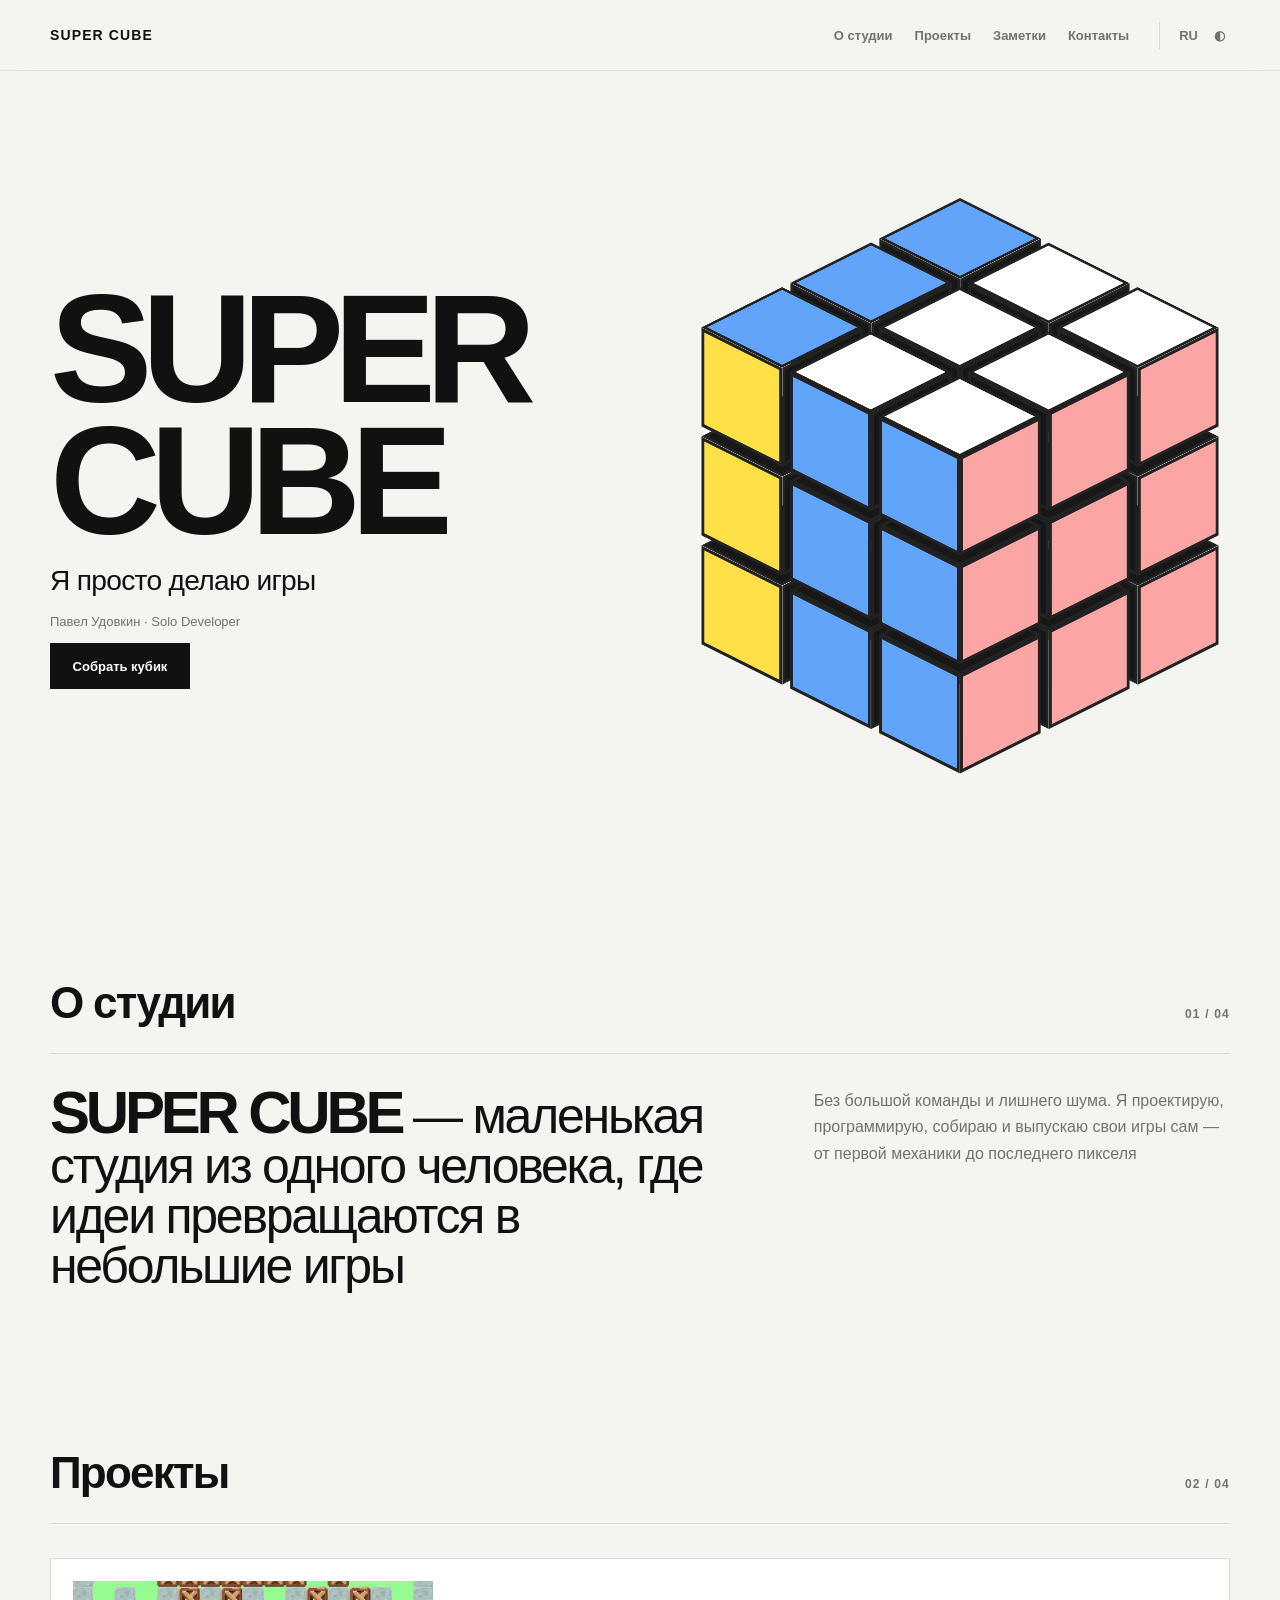
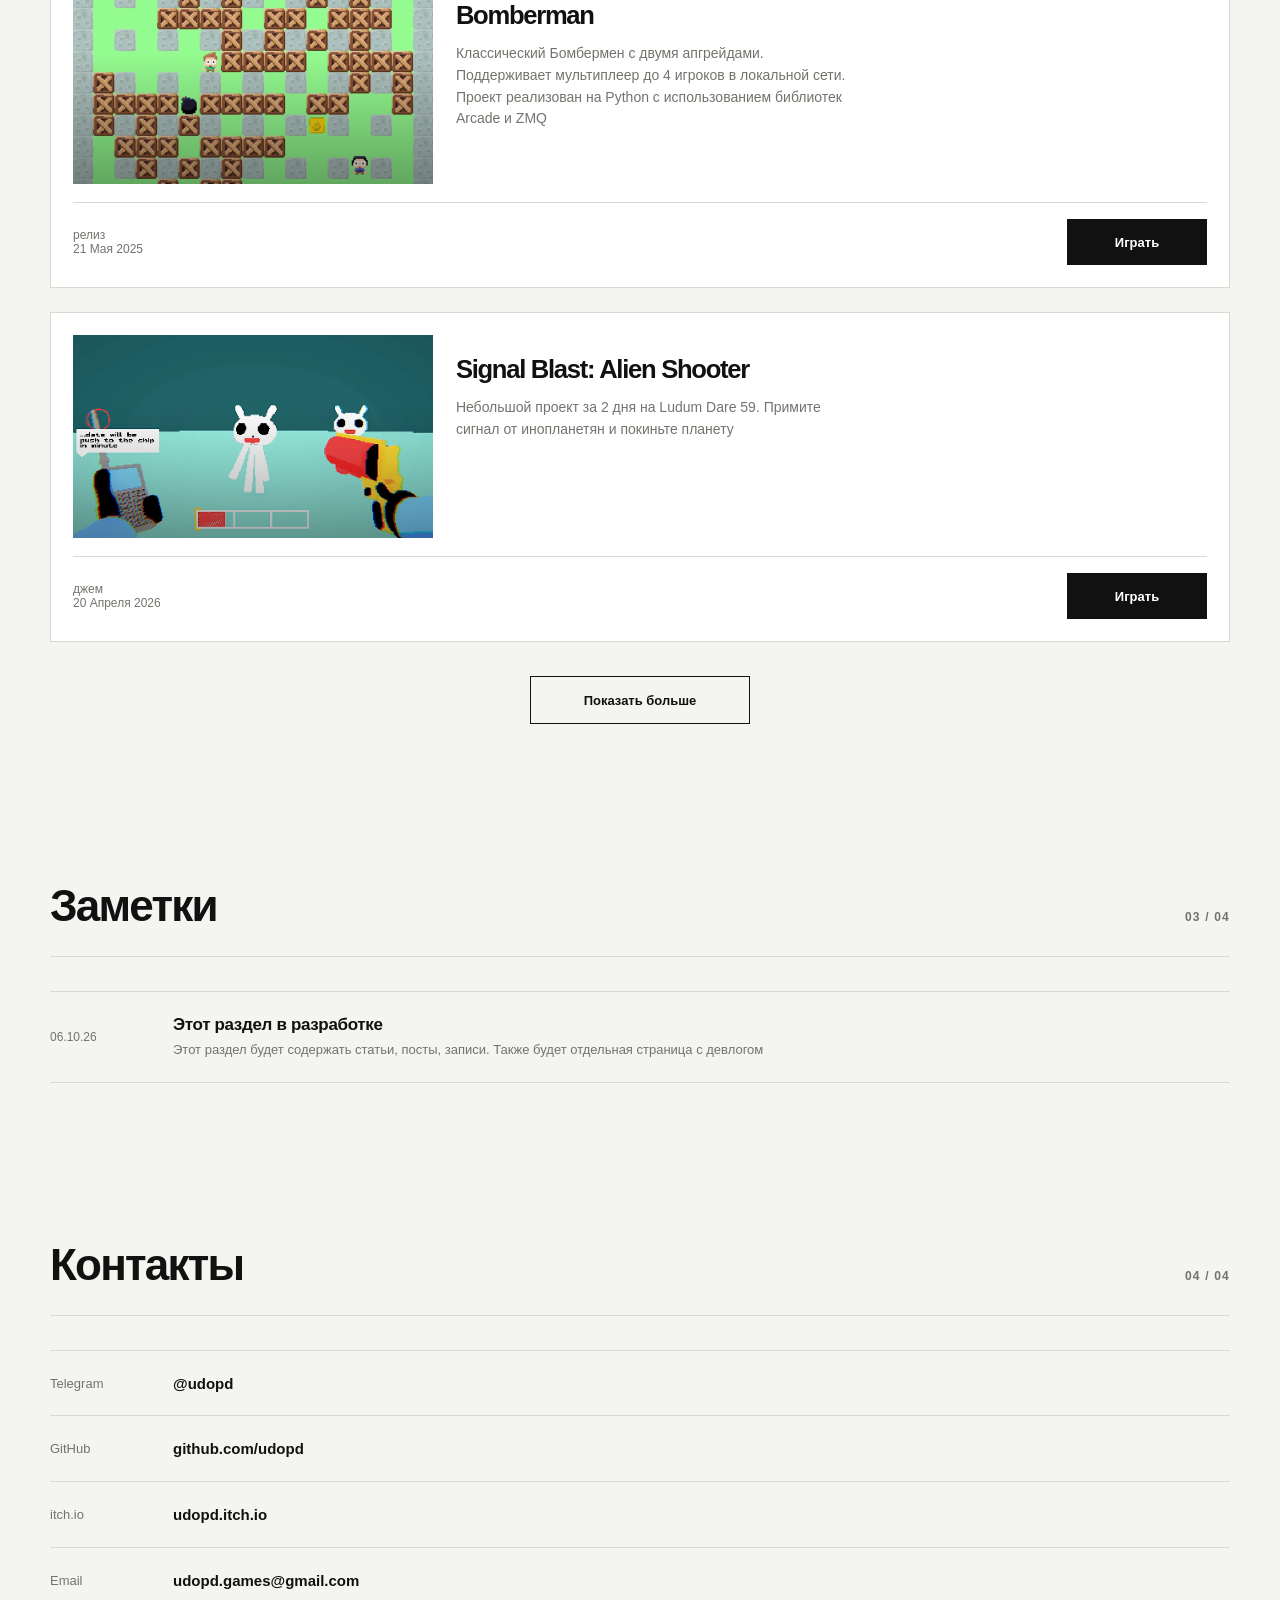
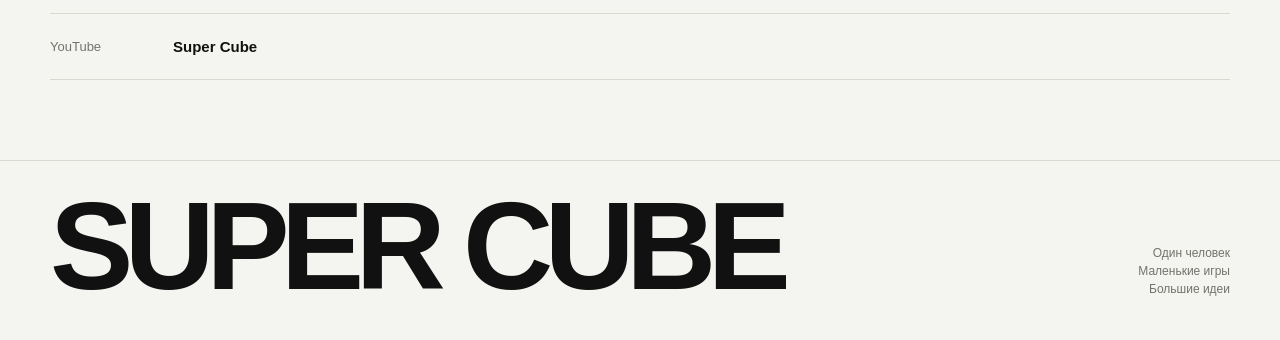
==== public/index.html @ 56c5ca9c "firebase init" ====
<!doctype html>
<html lang="ru">
<head>
  <meta charset="utf-8">
  <meta name="viewport" content="width=device-width, initial-scale=1">
  <meta name="description" content="SUPER CUBE — независимая студия Павла Удовкина. Маленькие игры, эксперименты и идеи.">
  <title>SUPER CUBE</title>
  <link rel="stylesheet" href="./styles/index.css">
</head>
<body>
  <div class="app-root" id="app">
    <header class="topbar">
      <div class="container topbar-inner">
        <a class="brand" href="#top" aria-label="SUPER CUBE">SUPER CUBE</a>
        <button class="menu-toggle" id="menuToggle" type="button" aria-label="Открыть меню" aria-expanded="false">
          <span></span><span></span><span></span>
        </button>
        <nav class="nav" aria-label="Основная навигация">
          <a class="nav-link" href="#about" data-i18n="navAbout">О студии</a>
          <a class="nav-link" href="#projects" data-i18n="navProjects">Проекты</a>
          <a class="nav-link" href="#devlogs" data-i18n="navDevlogs">Заметки</a>
          <a class="nav-link" href="#contact" data-i18n="navContact">Контакты</a>
          <div class="controls" aria-label="Настройки">
            <button class="control language-toggle" type="button" id="languageToggle" aria-label="Переключить язык">RU</button>
            <button class="control" type="button" id="themeToggle" aria-label="Переключить тему">◐</button>
          </div>
        </nav>
      </div>
      <div class="mobile-menu" id="mobileMenu" aria-label="Мобильное меню">
        <a class="mobile-menu-link" href="#about" data-i18n="navAbout">О студии</a>
        <a class="mobile-menu-link" href="#projects" data-i18n="navProjects">Проекты</a>
        <a class="mobile-menu-link" href="#devlogs" data-i18n="navDevlogs">Заметки</a>
        <a class="mobile-menu-link" href="#contact" data-i18n="navContact">Контакты</a>
        <div class="mobile-menu-settings">
          <button class="mobile-menu-control" type="button" id="mobileLanguageToggle">RU</button>
          <button class="mobile-menu-control" type="button" id="mobileThemeToggle">◐</button>
        </div>
      </div>
    </header>

    <main id="top">
      <section class="hero">
        <div class="container hero-grid">
          <div>
            <h1 id="heroTitle" aria-label="SUPER CUBE">SUPER CUBE</h1>
            <div class="hero-side">
              <p class="hero-quote" data-i18n="quote">Я просто делаю маленькие игры</p>
              <p class="hero-person" data-i18n="heroPerson">Павел Удовкин · Solo Developer</p>
              <div class="rubik-controls">
                <button class="rubik-solve" id="rubikSolve" type="button" data-i18n="solveCube">Собрать кубик</button>
              </div>
            </div>
          </div>
          <div class="hero-cube">
            <div class="rubik-frame" id="rubikFrame" aria-label="Интерактивный кубик Рубика">
              <div class="rubik-stage" id="rubikStage"></div>
            </div>
          </div>
        </div>
      </section>

      <section id="about">
        <div class="container">
          <div class="section-head">
            <h2 class="section-title" data-i18n="aboutTitle">О студии</h2>
            <p class="section-kicker">01 / 04</p>
          </div>
          <div class="about-grid">
            <p class="about-lead" data-i18n="aboutLead"><span class="about-brand">SUPER CUBE</span> — маленькая студия одного человека, где идеи превращаются в небольшие игры</p>
            <p class="about-copy" data-i18n="aboutCopy">Без большой команды и лишнего шума. Я проектирую, программирую, собираю и выпускаю свои игры сам — от первой механики до последнего пикселя</p>
          </div>
        </div>
      </section>

      <section id="projects">
        <div class="container">
          <div class="section-head">
            <h2 class="section-title" data-i18n="projectsTitle">Проекты</h2>
            <p class="section-kicker">02 / 04</p>
          </div>
          <div class="projects">

            <article class="project">
              <div class="project-info">
                <div class="project-shots" aria-label="Скриншоты игры" tabindex="0">
                  <div class="shot-cube">
                    <div class="shot">
                      <img src="src/gifs/bomberman.gif">
                    </div>
                  </div>
                </div>
                <div class="project-details">
                  <h3 data-i18n="projectExperiments"></h3>
                  <p data-i18n="projectExperimentsText"></p>
                </div>
              </div>     
                <div class="project-meta">
                  <span class="language-scramble" data-i18n="projectStatus2"></span>
                  <a class="project-play language-scramble" href="https://github.com/SPSUITD/2-md-15-udopd" data-i18n="playButton">Играть</a>
                </div>       
            </article>

            <article class="project">
              <div class="project-info">
                <div class="project-shots" aria-label="Скриншоты игры" tabindex="0">
                  <div class="shot-cube">
                    <div class="shot">
                      <img src="src/gifs/alien.gif">
                    </div>
                  </div>
                </div>
                <div class="project-details">
                  <h3 data-i18n="projectCurrent"></h3>
                  <p data-i18n="projectCurrentText"></p>
                </div>
              </div>     
                <div class="project-meta">
                  <span class="language-scramble" data-i18n="projectStatus">в разработке</span>
                  <a class="project-play language-scramble" href="https://udopd.itch.io/signal-blast-alien-shooter" data-i18n="playButton">Играть</a>
                </div>       
            </article>
            
            <article class="project is-hidden">
              <div class="project-info">
                <div class="project-shots" aria-label="Скриншоты игры" tabindex="0">
                  <div class="shot-cube">
                    <div class="shot">
                      <img src="src/gifs/cube.gif">
                    </div>
                  </div>
                </div>
                <div class="project-details">
                  <h3 data-i18n="projectThird"></h3>
                  <p data-i18n="projectThirdText"></p>
                </div>
              </div>     
                <div class="project-meta">
                  <span class="language-scramble" data-i18n="projectStatus3">в разработке</span>
                  <a class="project-play language-scramble is-hidden"></a>
                </div>       
            </article>

          </div>
          <div class="projects-more">
            <a class="language-scramble" href="#" id="projectsToggle" data-i18n="moreProjects">Посмотреть больше</a>
          </div>
        </div>
      </section>

      <section id="devlogs">
        <div class="container">
          <div class="section-head">
            <h2 class="section-title" data-i18n="devlogsTitle">Заметки</h2>
            <p class="section-kicker">03 / 04</p>
          </div>
          <div class="devlogs">
            <div class="devlog">
              <span class="devlog-date">06.10.26</span>
              <div>
                <h3 class="devlog-title" data-i18n="devlogOneTitle"></h3>
                <p class="devlog-excerpt" data-i18n="devlogOneText"></p>
              </div>
            </div>
            <!-- <div class="devlog">
              <span class="devlog-date">05.10.26</span>
              <div>
                <h3 class="devlog-title" data-i18n="devlogOneTitle">Как заставить кубик помнить свои ходы</h3>
                <p class="devlog-excerpt" data-i18n="devlogOneText">Эксперимент с историей вращений, автоматическим откатом и быстрым возвращением в собранное состояние</p>
              </div>
              <a class="devlog-read" href="#notes" data-i18n="readNote">Читать</a>
            </div>
            <div class="devlog">
              <span class="devlog-date">28.09.26</span>
              <div>
                <h3 class="devlog-title" data-i18n="devlogTwoTitle">Почему маленькие игры сложнее больших</h3>
                <p class="devlog-excerpt" data-i18n="devlogTwoText">О том, как одна механика превращается в десятки решений — и почему я всё равно люблю этот формат</p>
              </div>
              <a class="devlog-read" href="#notes" data-i18n="readNote">Читать</a>
            </div>
            <div class="devlog">
              <span class="devlog-date">14.09.26</span>
              <div>
                <h3 class="devlog-title" data-i18n="devlogThreeTitle">Ночной бар как игровая система</h3>
                <p class="devlog-excerpt" data-i18n="devlogThreeText">Как персонажи, случайные события и пространство складываются в одну живую сцену для Midnight Shift</p>
              </div>
              <a class="devlog-read" href="#notes" data-i18n="readNote">Читать</a>
            </div> -->
          </div>
        </div>
      </section>

      <section id="contact">
        <div class="container">
          <div class="section-head">
            <h2 class="section-title" data-i18n="contactTitle">Контакты</h2>
            <p class="section-kicker">04 / 04</p>
          </div>
          <div class="contacts">
            <div class="contact-list">
              <a class="contact" href="https://t.me/udopd" target="_blank" rel="noreferrer">
                <span class="contact-label">Telegram</span><span class="contact-value">@udopd</span>
              </a>
              <a class="contact" href="https://github.com/udopd" target="_blank" rel="noreferrer">
                <span class="contact-label">GitHub</span><span class="contact-value">github.com/udopd</span>
              </a>
              <a class="contact" href="https://udopd.itch.io/" target="_blank" rel="noreferrer">
                <span class="contact-label">itch.io</span><span class="contact-value">udopd.itch.io</span>
              </a>
              <a class="contact" href="mailto:udopd.games@gmail.com">
                <span class="contact-label">Email</span><span class="contact-value">udopd.games@gmail.com</span>
              </a>
              <a class="contact" href="https://www.youtube.com/@udopd">
                <span class="contact-label">YouTube</span><span class="contact-value">Super Cube</span>
              </a>
            </div>
          </div>
        </div>
      </section>
    </main>

    <footer>
      <div class="container footer-inner">
        <p class="footer-brand">SUPER CUBE</p>
        <p class="footer-note">
          <span class="footer-line language-scramble" data-i18n="footerOne">Один человек</span>
          <span class="footer-line language-scramble" data-i18n="footerTwo">Маленькие игры</span>
          <span class="footer-line language-scramble" data-i18n="footerThree">Большие идеи</span>
        </p>
      </div>
    </footer>
  </div>

  <script src="./js/main.js"></script>
</body>
</html>
---- public/styles/index.css ----
:root {
    color-scheme: light dark;
    --bg: light-dark(#f4f4f0, #10100f);
    --surface: light-dark(#ffffff, #181817);
    --text: light-dark(#111111, #f2f1eb);
    --muted: light-dark(#73736e, #989891);
    --line: light-dark(#d9d9d2, #343430);
    --accent: light-dark(#111111, #f2f1eb);
    --accent-inverse: light-dark(#ffffff, #111111);
    --max: 1180px;
}

html[data-theme="light"] {
    color-scheme: light;
    --bg: #f4f4f0;
    --surface: #ffffff;
    --text: #111111;
    --muted: #73736e;
    --line: #d9d9d2;
    --accent: #111111;
    --accent-inverse: #ffffff;
}

html[data-theme="dark"] {
    color-scheme: dark;
    --bg: #10100f;
    --surface: #181817;
    --text: #f2f1eb;
    --muted: #989891;
    --line: #343430;
    --accent: #f2f1eb;
    --accent-inverse: #111111;
}

* {
    box-sizing: border-box;
}

html {
    scroll-behavior: smooth;
}

body {
    margin: 0;
    background: var(--bg);
    color: var(--text);
    font-family: Inter, ui-sans-serif, -apple-system, BlinkMacSystemFont, "Segoe UI", sans-serif;
    -webkit-font-smoothing: antialiased;
    text-rendering: optimizeLegibility;
}

button,
a {
    font: inherit;
}

a {
    color: inherit;
    text-decoration: none;
}

button {
    color: inherit;
}

.app-root {
    position: relative;
    min-height: 100vh;
    background: var(--bg);
    border-radius: 0;
    transition: background .25s ease, color .25s ease;
}

.container {
    width: min(calc(100% - 40px), var(--max));
    margin: 0 auto;
}

.topbar {
    position: sticky;
    top: 0;
    z-index: 20;
    border-bottom: 1px solid color-mix(in srgb, var(--line) 75%, transparent);
    background: color-mix(in srgb, var(--bg) 88%, transparent);
    backdrop-filter: blur(14px);
}

.topbar-inner {
    min-height: 70px;
    display: flex;
    align-items: center;
    justify-content: space-between;
    gap: 20px;
}

.brand {
    font-size: 14px;
    font-weight: 800;
    letter-spacing: .08em;
}

.nav {
    display: flex;
    align-items: center;
    gap: 22px;
    margin-left: auto;
}

.nav a,
.control {
    color: var(--muted);
    font-size: 13px;
    font-weight: 600;
    transition: color .2s ease, opacity .2s ease;
}

.nav a:hover,
.nav a:focus-visible,
.control:hover,
.control:focus-visible {
    color: var(--text);
}

.controls {
    display: flex;
    align-items: center;
    gap: 6px;
    margin-left: 8px;
    padding-left: 14px;
    border-left: 1px solid var(--line);
}

.menu-toggle,
.mobile-menu {
    display: none;
}

.control {
    border: 0;
    background: transparent;
    padding: 6px 5px;
    cursor: pointer;
}

.control.active {
    color: var(--text);
}

main {
    overflow: hidden;
}

.hero {
    min-height: calc(100vh - 70px);
    display: flex;
    align-items: center;
    padding: 0 48px;
}

.hero-grid {
    display: grid;
    grid-template-columns: minmax(0, 1fr) minmax(360px, .9fr);
    gap: 40px;
    align-items: center;
    justify-items: start;
    width: 100%;
    max-width: var(--max);
    margin: 0 auto;
    text-align: left;
}

.eyebrow {
    display: inline-flex;
    align-items: center;
    gap: 8px;
    margin: 0 0 22px;
    color: var(--muted);
    font-size: 12px;
    font-weight: 700;
    letter-spacing: .12em;
    text-transform: uppercase;
}

.eyebrow::before {
    content: "";
    width: 28px;
    height: 1px;
    background: var(--line);
}

.hero h1 {
    margin: 0;
    font-size: clamp(58px, 12vw, 170px);
    line-height: .86;
    letter-spacing: -.07em;
    font-weight: 900;
    color: var(--text);
    text-transform: uppercase;
}

.hero-side {
    max-width: 700px;
    padding-top: 18px;
}

.hero-cube {
    width: 100%;
    display: flex;
    flex-direction: column;
    justify-content: flex-end;
    align-items: center;
    gap: 8px;
}

.rubik-frame {
    width: clamp(260px, 32vw, 400px);
    aspect-ratio: 1;
    perspective: none;
    touch-action: none;
    user-select: none;
}

.rubik-stage {
    position: relative;
    width: 100%;
    height: 100%;
    transform-style: preserve-3d;
    will-change: transform;
    cursor: grab;
}

.rubik-stage:active {
    cursor: grabbing;
}

.rubik-cubie {
    position: absolute;
    left: 50%;
    top: 50%;
    transform-style: preserve-3d;
    transform-origin: center;
    will-change: transform;
}

.rubik-body {
    position: absolute;
    inset: 0;
    transform-style: preserve-3d;
    transform-origin: center;
}

.rubik-face {
    position: absolute;
    inset: 0;
    border: 4px solid #222222;
    border-radius: 0;
    backface-visibility: hidden;
}

.rubik-face.right {
    transform: rotateY(90deg) translateZ(var(--half));
}

.rubik-face.left {
    transform: rotateY(-90deg) translateZ(var(--half));
}

.rubik-face.top {
    transform: rotateX(90deg) translateZ(var(--half));
}

.rubik-face.bottom {
    transform: rotateX(-90deg) translateZ(var(--half));
}

.rubik-face.front {
    transform: translateZ(var(--half));
}

.rubik-face.back {
    transform: rotateY(180deg) translateZ(var(--half));
}

.rubik-pivot {
    position: absolute;
    left: 50%;
    top: 50%;
    width: 0;
    height: 0;
    transform-style: preserve-3d;
    will-change: transform;
}

.rubik-solve {
    position: relative;
    display: inline-flex;
    align-items: center;
    justify-content: center;
    width: 140px;
    min-height: 46px;
    padding: 0 18px;
    background: var(--accent);
    color: var(--accent-inverse);
    border: 1px solid var(--accent);
    border-radius: 0;
    font-size: 13px;
    font-weight: 750;
    cursor: pointer;
    transition: transform .2s ease, opacity .2s ease;
}

.rubik-solve:hover {
    transform: translateY(-2px);
    opacity: .88;
}

.rubik-controls {
    display: flex;
    align-items: center;
    gap: 10px;
    flex-wrap: wrap;
    margin-top: 14px;
}

.rubik-solve:disabled {
    cursor: default;
    opacity: .35;
    pointer-events: none;
    transform: none;
}

.hero-quote {
    margin: 0;
    font-size: clamp(20px, 2.2vw, 29px);
    line-height: 1.12;
    letter-spacing: -.025em;
}

.hero-person {
    margin: 18px 0 0;
    color: var(--muted);
    font-size: 13px;
}

section {
    padding: 80px 0;
}

.section-head {
    display: flex;
    align-items: baseline;
    justify-content: space-between;
    gap: 20px;
    padding-bottom: 28px;
    border-bottom: 1px solid var(--line);
}

.section-title {
    margin: 0;
    font-size: clamp(28px, 4vw, 44px);
    line-height: 1;
    letter-spacing: -.04em;
}

.section-kicker {
    margin: 0;
    color: var(--muted);
    font-size: 12px;
    text-transform: uppercase;
    letter-spacing: .1em;
    font-weight: 700;
}

.about-grid {
    display: grid;
    grid-template-columns: 1.25fr .75fr;
    gap: 70px;
    padding-top: 34px;
}

.about-lead {
    margin: 0;
    max-width: 730px;
    font-size: clamp(27px, 4vw, 50px);
    line-height: 1;
    letter-spacing: -.045em;
}

.about-brand {
    display: inline-block;
    font-size: 1.2em;
    line-height: .82;
    letter-spacing: -.07em;
    font-weight: 900;
}

.about-copy {
    margin: 0;
    color: var(--muted);
    font-size: 16px;
    line-height: 1.65;
}

.projects {
    display: grid;
    gap: 24px;
    padding-top: 34px;
}

.projects-more {
    display: flex;
    justify-content: center;
    padding-top: 34px;
}

.projects-more a {
    display: inline-flex;
    align-items: center;
    justify-content: center;
    width: 220px;
    min-height: 48px;
    padding: 0 22px;
    border: 1px solid var(--text);
    font-size: 13px;
    font-weight: 750;
    transition: background .2s ease, color .2s ease, transform .2s ease;
}

.projects-more a:hover {
    background: var(--accent);
    color: var(--accent-inverse);
    transform: translateY(-2px);
}

.project {
    display: flex;
    flex-direction: column-reverse;
    grid-template-columns: min(50%, 378px) minmax(0, 1fr);
    gap: 18px;
    height: 330px;
    padding: 22px;
    position: relative;
    background: var(--surface);
    border: 1px solid var(--line);
    transition: transform .25s ease, border-color .25s ease;
}

.project:hover {
    transform: translateY(-4px);
    border-color: var(--text);
}

.project.is-hidden {
    display: none;
}

.project.is-hidden.is-expanded {
    display: flex;
}

.project-index {
    color: var(--muted);
    font-size: 12px;
    font-variant-numeric: tabular-nums;
}

.project-info {
    display: flex;
    height: 100%;
    order: 1;
    gap: 22px;
}

.project h3 {
    margin: 0;
    font-size: clamp(18px, 2vw, 36px);
    letter-spacing: -.05em;
    line-height: .95;
}

.project p {
    max-width: 390px;
    margin: 16px 0 0;
    color: var(--muted);
    font-size: 14px;
    line-height: 1.55;
}

.project-details {
    margin-top: 22px;
}

.project-meta {
    display: flex;
    align-items: center;
    justify-content: space-between;
    left: 22px;
    right: 22px;
    bottom: 22px;
    margin-top: 0;
    padding-top: 16px;
    border-top: 1px solid var(--line);
    font-size: 12px;
    color: var(--muted);
}

.project-play {
    display: inline-flex;
    align-items: center;
    justify-content: center;
    width: 140px;
    min-height: 46px;
    padding: 0 18px;
    background: var(--accent);
    color: var(--accent-inverse);
    border: 1px solid var(--accent);
    font-size: 13px;
    font-weight: 750;
    transition: transform .2s ease, opacity .2s ease;
}

.project-play:hover {
    transform: translateY(-2px);
    opacity: .88;
}

.project-shots {
    display: grid;
    grid-template-columns: 1fr;
    gap: 10px;
    height: auto;
    aspect-ratio: 16 / 9;
    overflow: hidden;
}

.project-play.is-hidden {
    background: transparent;
    border: none;
    user-select: none;
}

.shot-cube {
    position: relative;
    height: 100%;
}

.shot {
    width: 360px;
    display: flex;
    justify-content: center;
    align-items: center;
    position: absolute;
    inset: 0;
}

.shot img {
    width: 100%;
    min-height: 100%;
    overflow: hidden;
}

.shot:first-child {
    display: flex;
}

.shot::after {
    content: "";
    position: absolute;
    inset: 0;
    background: linear-gradient(180deg, transparent 35%, rgba(0, 0, 0, .34) 100%);
}

.contacts {
    display: block;
    padding-top: 34px;
}

.devlogs {
    display: grid;
    padding-top: 34px;
}

.devlog {
    display: grid;
    grid-template-columns: 105px minmax(0, 1fr) auto;
    align-items: center;
    gap: 18px;
    min-height: 92px;
    padding: 18px 0;
    border-bottom: 1px solid var(--line);
    transition: color .2s ease, padding .2s ease;
}

.devlog:first-child {
    border-top: 1px solid var(--line);
}

.devlog:hover {
    padding-left: 6px;
}

.devlog-date {
    color: var(--muted);
    font-size: 12px;
    font-variant-numeric: tabular-nums;
}

.devlog-title {
    margin: 0;
    font-size: 17px;
    font-weight: 700;
    letter-spacing: -.02em;
}

.devlog-excerpt {
    margin: 5px 0 0;
    color: var(--muted);
    font-size: 13px;
    line-height: 1.5;
}

.devlog-arrow {
    color: var(--muted);
    transition: transform .2s ease, color .2s ease;
}

.devlog:hover .devlog-arrow {
    color: var(--text);
    transform: translate(3px, -3px);
}

.devlog-read {
    display: inline-flex;
    align-items: center;
    justify-content: center;
    min-width: 96px;
    min-height: 40px;
    padding: 0 16px;
    border: 1px solid var(--text);
    color: var(--text);
    font-size: 12px;
    font-weight: 750;
    transition: background .2s ease, color .2s ease, transform .2s ease;
}

.devlog-read:hover,
.devlog-read:focus-visible {
    background: var(--accent);
    color: var(--accent-inverse);
    transform: translateY(-2px);
}

.notes-page {
    display: none;
    min-height: calc(100vh - 70px);
    align-items: center;
    justify-content: center;
    padding: 80px 0;
}

.notes-page.is-active {
    display: flex;
}

.notes-under-development {
    margin: 0;
    text-align: center;
    font-size: clamp(52px, 10vw, 132px);
    line-height: .88;
    letter-spacing: -.07em;
    font-weight: 900;
}

.contact-list {
    display: grid;
    gap: 0;
}

.contact {
    display: grid;
    grid-template-columns: 105px 1fr auto;
    align-items: center;
    gap: 18px;
    min-height: 66px;
    border-bottom: 1px solid var(--line);
    transition: padding .2s ease;
}

.contact:first-child {
    border-top: 1px solid var(--line);
}

.contact:hover {
    padding-left: 6px;
    transition: padding .2s ease;
}

.contact-label {
    color: var(--muted);
    font-size: 13px;
}

.contact-value {
    font-size: 15px;
    font-weight: 650;
    overflow-wrap: anywhere;
}

.contact-arrow {
    color: var(--muted);
    transition: transform .2s ease, color .2s ease;
}

.contact:hover .contact-arrow {
    color: var(--text);
    transform: translate(3px, -3px);
}

footer {
    padding: 34px 0 42px;
    border-top: 1px solid var(--line);
}

.footer-inner {
    display: flex;
    align-items: end;
    justify-content: space-between;
    gap: 20px;
}

.footer-brand {
    margin: 0;
    font-size: clamp(46px, 10vw, 125px);
    line-height: .82;
    letter-spacing: -.07em;
    font-weight: 900;
}

.footer-note {
    max-width: 190px;
    margin: 0;
    color: var(--muted);
    font-size: 12px;
    line-height: 1.5;
    text-align: right;
}

.footer-line {
    display: block;
}

@media (max-width: 840px) {
    .nav {
        display: none;
    }

    .menu-toggle {
        position: relative;
        width: 44px;
        height: 44px;
        display: inline-flex;
        flex-direction: column;
        align-items: center;
        justify-content: center;
        gap: 5px;
        margin-left: auto;
        padding: 0;
        background: transparent;
        color: var(--text);
        border: 1px solid currentColor;
        border-radius: 0;
        cursor: pointer;
        transition: background .2s ease, border-color .2s ease;
    }

    .menu-toggle:hover,
    .menu-toggle:focus-visible {
        background: var(--surface);
        border-color: var(--text);
    }

    .menu-toggle span {
        display: block;
        width: 17px;
        height: 1px;
        position: absolute;
        left: 50%;
        top: 50%;
        background: currentColor;
        transform: translate(-50%, -50%);
        transform-origin: center;
        transition: opacity .2s ease;
    }

    .menu-toggle span:nth-child(1) {
        transform: translate(-50%, calc(-50% - 6px));
    }

    .menu-toggle span:nth-child(3) {
        transform: translate(-50%, calc(-50% + 6px));
    }

    .topbar.is-menu-open .menu-toggle span:nth-child(1) {
        opacity: 0;
    }

    .topbar.is-menu-open .menu-toggle span:nth-child(2) {
        opacity: 0;
    }

    .topbar.is-menu-open .menu-toggle span:nth-child(3) {
        opacity: 0;
    }

    .menu-toggle::before,
    .menu-toggle::after {
        content: "";
        position: absolute;
        left: 50%;
        top: 50%;
        width: 17px;
        height: 1px;
        background: currentColor;
        opacity: 0;
        pointer-events: none;
        transition: opacity .2s ease;
    }

    .menu-toggle::before {
        transform: translate(-50%, -50%) rotate(45deg);
    }

    .menu-toggle::after {
        transform: translate(-50%, -50%) rotate(-45deg);
    }

    .topbar.is-menu-open .menu-toggle::before,
    .topbar.is-menu-open .menu-toggle::after {
        opacity: 1;
    }

    .mobile-menu {
        display: none;
        position: absolute;
        left: 0;
        right: 0;
        top: 100%;
        padding: 14px 20px 18px;
        background: color-mix(in srgb, var(--bg) 96%, transparent);
        border-bottom: 1px solid var(--line);
        box-shadow: 0 12px 24px rgba(0, 0, 0, .06);
    }

    .topbar.is-menu-open .mobile-menu {
        display: grid;
        gap: 4px;
    }

    .mobile-menu-link,
    .mobile-menu-control {
        min-height: 46px;
        display: flex;
        align-items: center;
        padding: 0 10px;
        border: 0;
        background: transparent;
        color: var(--muted);
        font-size: 14px;
        font-weight: 650;
        text-align: left;
        cursor: pointer;
    }

    .mobile-menu-link:hover,
    .mobile-menu-link:focus-visible,
    .mobile-menu-control:hover,
    .mobile-menu-control:focus-visible {
        color: var(--text);
        background: var(--surface);
    }

    .mobile-menu-settings {
        display: grid;
        grid-template-columns: max-content max-content;
        gap: 4px;
        margin-top: 6px;
        padding-top: 10px;
        border-top: 1px solid var(--line);
    }

    .hero-grid,
    .about-grid {
        grid-template-columns: 1fr;
        gap: 24px;
    }

    .hero {
        min-height: auto;
        padding: 56px 72px 0;
    }

    .hero-side {
        max-width: 520px;
    }

    .hero-cube {
        justify-content: center;
    }

    .rubik-frame {
        width: min(39vw, 230px);
    }

    section {
        padding: 64px 0;
    }

    .project {
        display: flex;
        height: auto;
    }

    .project.is-hidden.is-expanded {
        display: flex;
    }

    .project-info {
        display: flex;
        flex-direction: column-reverse;
        order: 1;
        min-height: auto;
        padding-bottom: 0;
    }

    .project-shots {
        order: 1;
        height: auto;
        min-height: 0;
        flex: auto;
        margin-bottom: -21px;
    }

    .project-meta {
        position: static;
        margin-top: 24px;
        flex-shrink: 0;
    }

    .project-play {
        flex-shrink: 0;
    }

    .shot {
        width: 100%;
    }

    .notes-page {
        min-height: calc(100vh - 62px);
        padding: 48px 0;
    }

    .notes-under-development {
        font-size: clamp(44px, 15vw, 82px);
    }

    .footer-inner {
        align-items: flex-start;
        flex-direction: column;
    }

    .footer-note {
        text-align: left;
    }
}

@media (max-width: 560px) {
    .container {
        width: min(calc(100% - 28px), var(--max));
    }

    .topbar-inner {
        min-height: 62px;
    }

    .brand {
        font-size: 12px;
    }

    .controls {
        padding-left: 8px;
        margin-left: 2px;
    }

    .nav {
        gap: 8px;
    }

    .nav a {
        display: none;
    }

    .hero h1 {
        font-size: clamp(50px, 17vw, 88px);
    }

    .hero {
        padding-left: 40px;
        padding-right: 40px;
    }

    .rubik-frame {
        width: min(43vw, 195px);
    }

    .contact {
        grid-template-columns: 78px 1fr auto;
        gap: 12px;
    }

    .project {
        padding: 16px;
    }

    .project-info {
        display: flex;
        flex-direction: column-reverse;
    }

    .shot {
        min-width: 0;
        min-height: 0;
    }

    .project-play {
        width: 140px;
    }
}

@media (prefers-reduced-motion: reduce) {
    html {
        scroll-behavior: auto;
    }

    *,
    *::before,
    *::after {
        transition: none !important;
    }
}
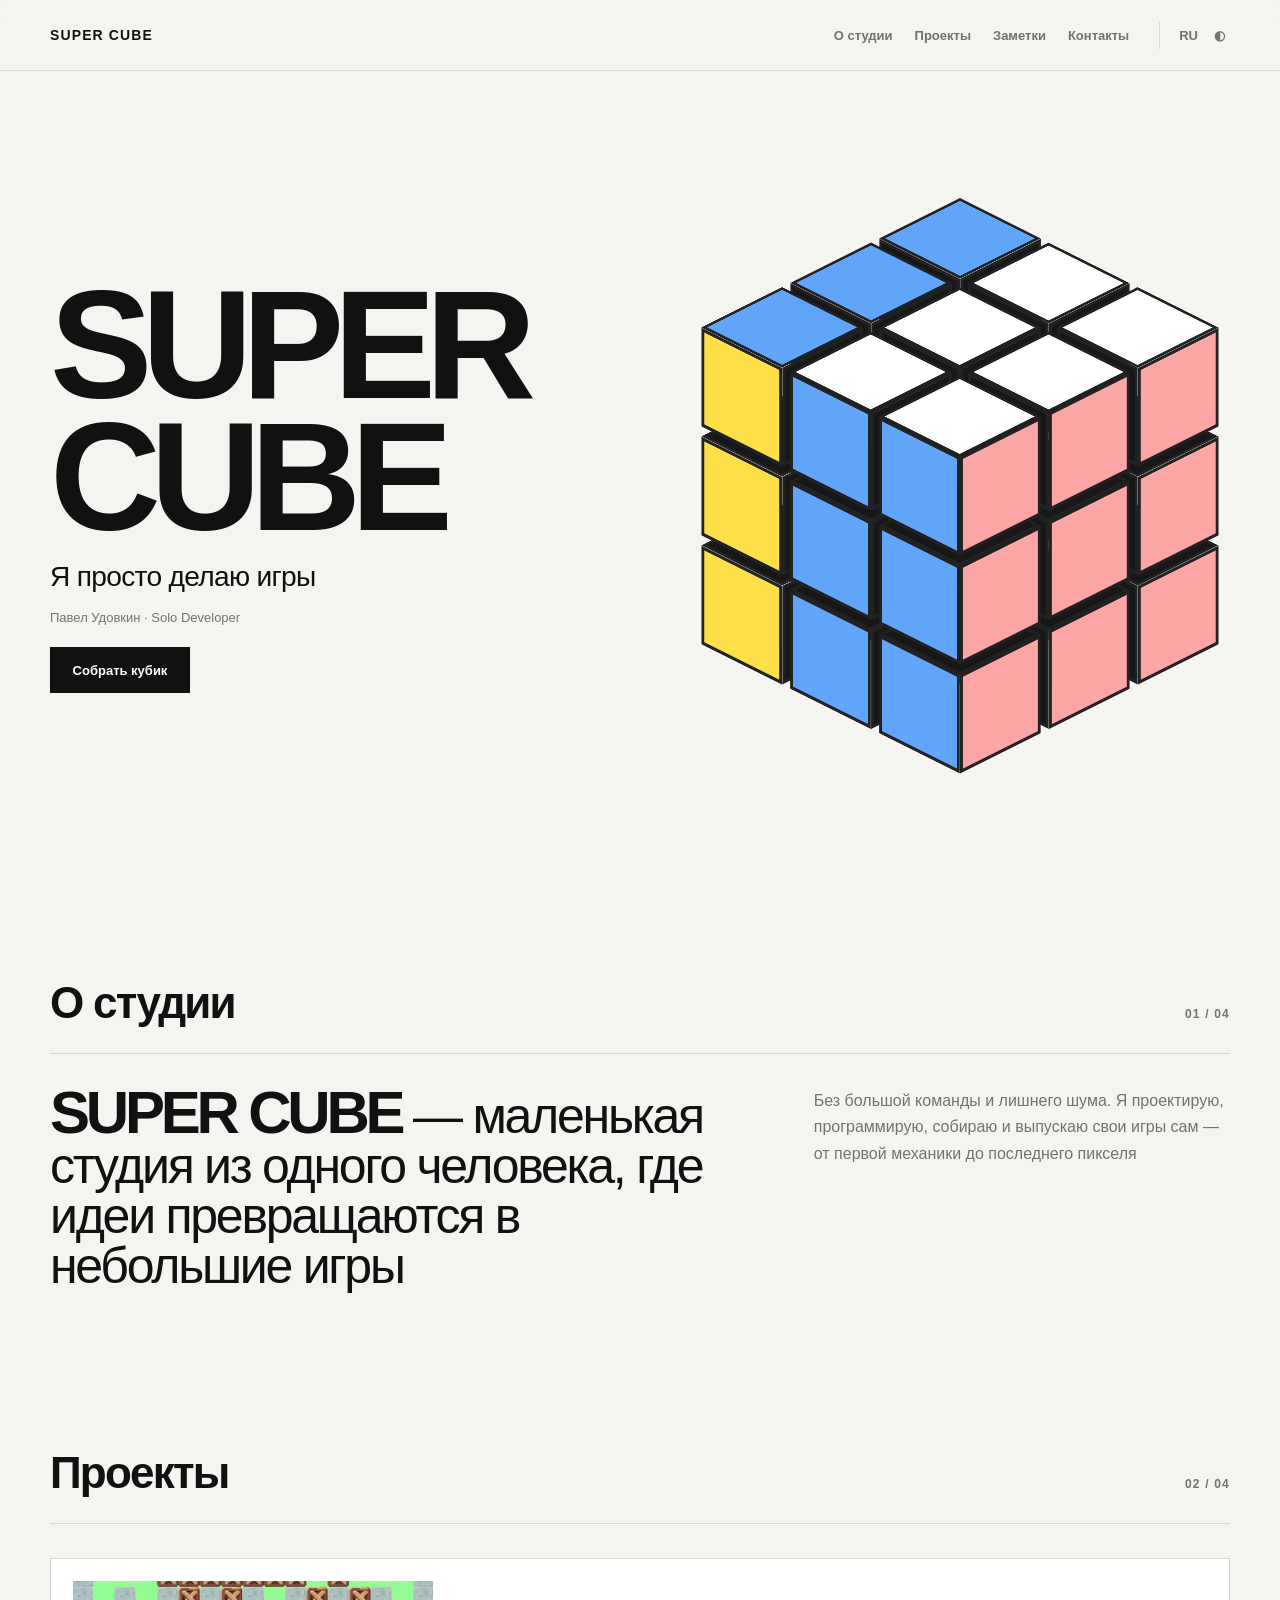
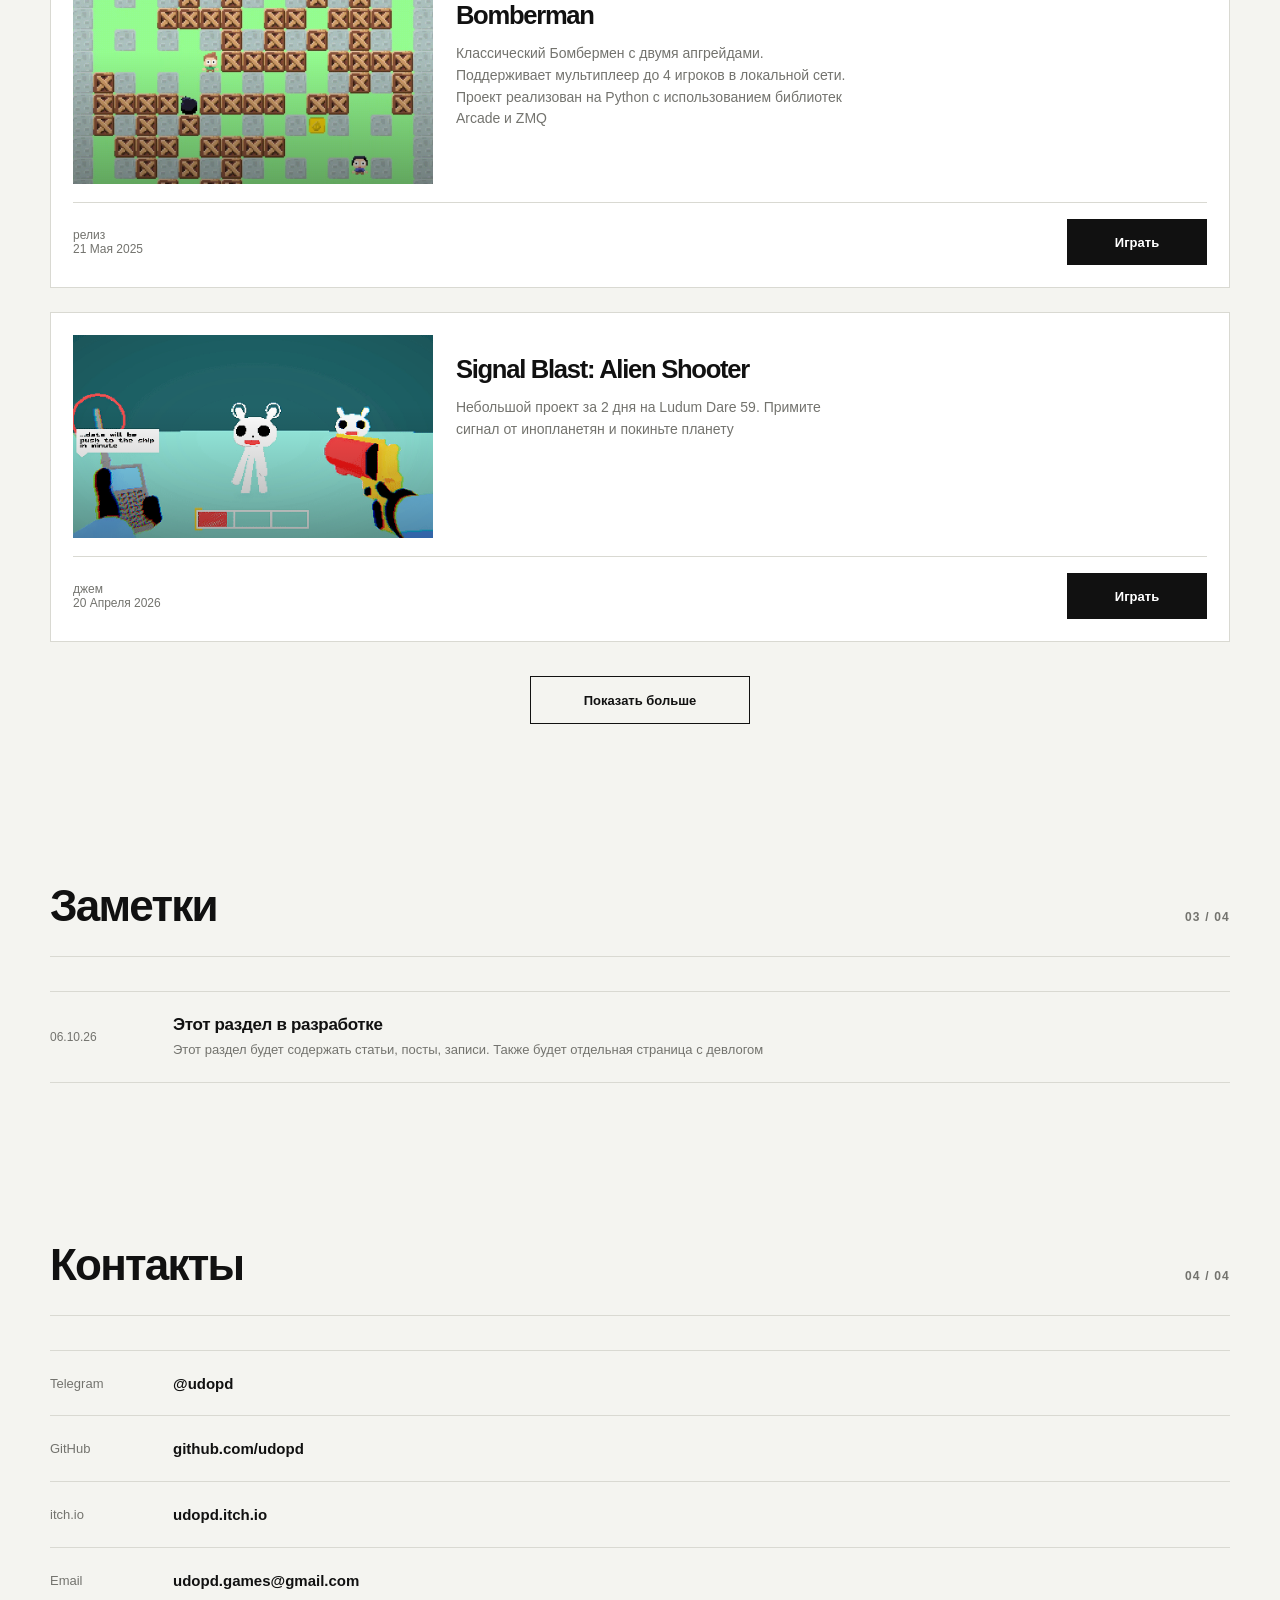
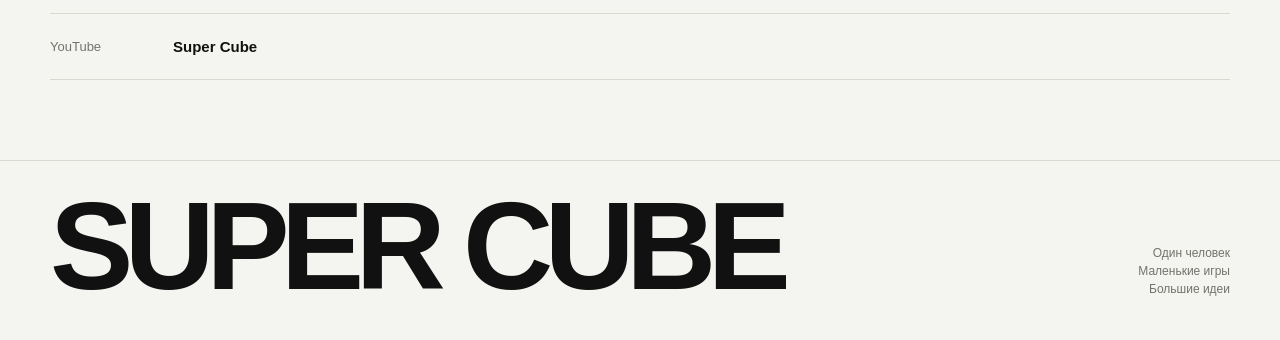
==== commit c6c41035: "bugfix-add404" ====
--- a/public/index.html
+++ b/public/index.html
@@ -5,7 +5,7 @@
   <meta name="viewport" content="width=device-width, initial-scale=1">
   <meta name="description" content="SUPER CUBE — независимая студия Павла Удовкина. Маленькие игры, эксперименты и идеи.">
   <title>SUPER CUBE</title>
-  <link rel="stylesheet" href="./styles/index.css">
+  <link rel="stylesheet" href="./styles/style.css">
 </head>
 <body>
   <div class="app-root" id="app">
@@ -95,8 +95,8 @@
                 </div>
               </div>     
                 <div class="project-meta">
-                  <span class="language-scramble" data-i18n="projectStatus2"></span>
-                  <a class="project-play language-scramble" href="https://github.com/SPSUITD/2-md-15-udopd" data-i18n="playButton">Играть</a>
+                  <span data-i18n="projectStatus2"></span>
+                  <a class="project-play" href="https://github.com/SPSUITD/2-md-15-udopd" data-i18n="playButton">Играть</a>
                 </div>       
             </article>
 
@@ -115,8 +115,8 @@
                 </div>
               </div>     
                 <div class="project-meta">
-                  <span class="language-scramble" data-i18n="projectStatus">в разработке</span>
-                  <a class="project-play language-scramble" href="https://udopd.itch.io/signal-blast-alien-shooter" data-i18n="playButton">Играть</a>
+                  <span data-i18n="projectStatus">в разработке</span>
+                  <a class="project-play" href="https://udopd.itch.io/signal-blast-alien-shooter" data-i18n="playButton">Играть</a>
                 </div>       
             </article>
             
@@ -135,14 +135,14 @@
                 </div>
               </div>     
                 <div class="project-meta">
-                  <span class="language-scramble" data-i18n="projectStatus3">в разработке</span>
-                  <a class="project-play language-scramble is-hidden"></a>
+                  <span data-i18n="projectStatus3">в разработке</span>
+                  <a class="project-play is-hidden"></a>
                 </div>       
             </article>
 
           </div>
           <div class="projects-more">
-            <a class="language-scramble" href="#" id="projectsToggle" data-i18n="moreProjects">Посмотреть больше</a>
+            <a href="#" id="projectsToggle" data-i18n="moreProjects">Посмотреть больше</a>
           </div>
         </div>
       </section>
@@ -230,6 +230,8 @@
     </footer>
   </div>
 
-  <script src="./js/main.js"></script>
+  <script src="./js/common.js" defer></script>
+  <script src="./js/rubik.js" defer></script>
+  <script src="./js/page.js" defer></script>
 </body>
 </html>
--- a/public/styles/style.css
+++ b/public/styles/style.css
@@ -0,0 +1,1234 @@
+    :root {
+      color-scheme: light dark;
+      --bg: light-dark(#f4f4f0, #10100f);
+      --surface: light-dark(#ffffff, #181817);
+      --text: light-dark(#111111, #f2f1eb);
+      --muted: light-dark(#73736e, #989891);
+      --line: light-dark(#d9d9d2, #343430);
+      --accent: light-dark(#111111, #f2f1eb);
+      --accent-inverse: light-dark(#ffffff, #111111);
+      --max: 1180px;
+    }
+
+    html[data-theme="light"] {
+      color-scheme: light;
+      --bg: #f4f4f0;
+      --surface: #ffffff;
+      --text: #111111;
+      --muted: #73736e;
+      --line: #d9d9d2;
+      --accent: #111111;
+      --accent-inverse: #ffffff;
+    }
+
+    html[data-theme="dark"] {
+      color-scheme: dark;
+      --bg: #10100f;
+      --surface: #181817;
+      --text: #f2f1eb;
+      --muted: #989891;
+      --line: #343430;
+      --accent: #f2f1eb;
+      --accent-inverse: #111111;
+    }
+
+    * {
+      box-sizing: border-box;
+    }
+
+    html {
+      scroll-behavior: smooth;
+    }
+
+    body {
+      min-height: 100vh;
+      margin: 0;
+      background: var(--bg);
+      color: var(--text);
+      font-family: Inter, ui-sans-serif, -apple-system, BlinkMacSystemFont, "Segoe UI", sans-serif;
+      -webkit-font-smoothing: antialiased;
+      text-rendering: optimizeLegibility;
+    }
+
+    button,
+    a {
+      font: inherit;
+    }
+
+    a {
+      color: inherit;
+      text-decoration: none;
+    }
+
+    button {
+      color: inherit;
+    }
+
+    .app-root {
+      position: relative;
+      min-height: 100vh;
+      background: var(--bg);
+      border-radius: 0;
+      transition: background .25s ease, color .25s ease;
+    }
+
+    .container {
+      width: min(calc(100% - 40px), var(--max));
+      margin: 0 auto;
+    }
+
+    .topbar {
+      position: sticky;
+      top: 0;
+      z-index: 20;
+      border-bottom: 1px solid color-mix(in srgb, var(--line) 75%, transparent);
+      background: color-mix(in srgb, var(--bg) 88%, transparent);
+      backdrop-filter: blur(14px);
+    }
+
+    .topbar-inner {
+      min-height: 70px;
+      display: flex;
+      align-items: center;
+      justify-content: space-between;
+      gap: 20px;
+    }
+
+    .brand {
+      font-size: 14px;
+      font-weight: 800;
+      letter-spacing: .08em;
+    }
+
+    .nav {
+      display: flex;
+      align-items: center;
+      gap: 22px;
+      margin-left: auto;
+    }
+
+    .nav a,
+    .control {
+      color: var(--muted);
+      font-size: 13px;
+      font-weight: 600;
+      transition: color .2s ease, opacity .2s ease;
+    }
+
+    .nav a:hover,
+    .nav a:focus-visible,
+    .control:hover,
+    .control:focus-visible {
+      color: var(--text);
+    }
+
+    .controls {
+      display: flex;
+      align-items: center;
+      gap: 6px;
+      margin-left: 8px;
+      padding-left: 14px;
+      border-left: 1px solid var(--line);
+    }
+
+    .menu-toggle,
+    .mobile-menu {
+      display: none;
+    }
+
+    .control {
+      border: 0;
+      background: transparent;
+      padding: 6px 5px;
+      cursor: pointer;
+    }
+
+    .control.active {
+      color: var(--text);
+    }
+
+    main {
+      overflow: hidden;
+    }
+
+    .hero {
+      min-height: calc(100vh - 70px);
+      display: flex;
+      align-items: center;
+      padding: 0 48px;
+    }
+
+    .hero-grid {
+      display: grid;
+      grid-template-columns: minmax(0, 1fr) minmax(360px, .9fr);
+      gap: 40px;
+      align-items: center;
+      justify-items: start;
+      width: 100%;
+      max-width: var(--max);
+      margin: 0 auto;
+      text-align: left;
+    }
+
+    .eyebrow {
+      display: inline-flex;
+      align-items: center;
+      gap: 8px;
+      margin: 0 0 22px;
+      color: var(--muted);
+      font-size: 12px;
+      font-weight: 700;
+      letter-spacing: .12em;
+      text-transform: uppercase;
+    }
+
+    .eyebrow::before {
+      content: "";
+      width: 28px;
+      height: 1px;
+      background: var(--line);
+    }
+
+    .hero h1 {
+      margin: 0;
+      font-size: clamp(58px, 12vw, 170px);
+      line-height: .86;
+      letter-spacing: -.07em;
+      font-weight: 900;
+      color: var(--text);
+      text-transform: uppercase;
+    }
+
+    .hero-side {
+      max-width: 700px;
+      padding-top: 18px;
+    }
+
+    .hero-cube {
+      width: 100%;
+      display: flex;
+      flex-direction: column;
+      justify-content: flex-end;
+      align-items: center;
+      gap: 8px;
+    }
+
+    .rubik-frame {
+      width: clamp(260px, 32vw, 400px);
+      aspect-ratio: 1;
+      perspective: none;
+      touch-action: none;
+      user-select: none;
+    }
+
+    .rubik-stage {
+      position: relative;
+      width: 100%;
+      height: 100%;
+      transform-style: preserve-3d;
+      will-change: transform;
+      cursor: grab;
+    }
+
+    .rubik-stage:active {
+      cursor: grabbing;
+    }
+
+    .rubik-cubie {
+      position: absolute;
+      left: 50%;
+      top: 50%;
+      transform-style: preserve-3d;
+      transform-origin: center;
+      will-change: transform;
+    }
+
+    .rubik-body {
+      position: absolute;
+      inset: 0;
+      transform-style: preserve-3d;
+      transform-origin: center;
+    }
+
+    .rubik-face {
+      position: absolute;
+      inset: 0;
+      border: 4px solid #222222;
+      border-radius: 0;
+      backface-visibility: hidden;
+    }
+
+    .rubik-face.right {
+      transform: rotateY(90deg) translateZ(var(--half));
+    }
+
+    .rubik-face.left {
+      transform: rotateY(-90deg) translateZ(var(--half));
+    }
+
+    .rubik-face.top {
+      transform: rotateX(90deg) translateZ(var(--half));
+    }
+
+    .rubik-face.bottom {
+      transform: rotateX(-90deg) translateZ(var(--half));
+    }
+
+    .rubik-face.front {
+      transform: translateZ(var(--half));
+    }
+
+    .rubik-face.back {
+      transform: rotateY(180deg) translateZ(var(--half));
+    }
+
+    .rubik-pivot {
+      position: absolute;
+      left: 50%;
+      top: 50%;
+      width: 0;
+      height: 0;
+      transform-style: preserve-3d;
+      will-change: transform;
+    }
+
+    .rubik-solve {
+      position: relative;
+      display: inline-flex;
+      align-items: center;
+      justify-content: center;
+      width: 140px;
+      min-height: 46px;
+      padding: 0 18px;
+      background: var(--accent);
+      color: var(--accent-inverse);
+      border: 1px solid var(--accent);
+      border-radius: 0;
+      font-size: 13px;
+      font-weight: 750;
+      cursor: pointer;
+      transition: transform .2s ease, opacity .2s ease;
+    }
+
+    .rubik-solve:hover {
+      transform: translateY(-2px);
+      opacity: .88;
+    }
+
+    .rubik-controls {
+      display: flex;
+      align-items: center;
+      gap: 10px;
+      flex-wrap: wrap;
+      margin-top: 22px;
+    }
+
+    .rubik-solve:disabled {
+      cursor: default;
+      opacity: .35;
+      pointer-events: none;
+      transform: none;
+    }
+
+    .hero-quote {
+      margin: 0;
+      font-size: clamp(20px, 2.2vw, 29px);
+      line-height: 1.12;
+      letter-spacing: -.025em;
+    }
+
+    .hero-person {
+      margin: 18px 0 0;
+      color: var(--muted);
+      font-size: 13px;
+    }
+
+    section {
+      padding: 80px 0;
+    }
+
+    .section-head {
+      display: flex;
+      align-items: baseline;
+      justify-content: space-between;
+      gap: 20px;
+      padding-bottom: 28px;
+      border-bottom: 1px solid var(--line);
+    }
+
+    .section-title {
+      margin: 0;
+      font-size: clamp(28px, 4vw, 44px);
+      line-height: 1;
+      letter-spacing: -.04em;
+    }
+
+    .section-kicker {
+      margin: 0;
+      color: var(--muted);
+      font-size: 12px;
+      text-transform: uppercase;
+      letter-spacing: .1em;
+      font-weight: 700;
+    }
+
+    .about-grid {
+      display: grid;
+      grid-template-columns: 1.25fr .75fr;
+      gap: 70px;
+      padding-top: 34px;
+    }
+
+    .about-lead {
+      margin: 0;
+      max-width: 730px;
+      font-size: clamp(27px, 4vw, 50px);
+      line-height: 1;
+      letter-spacing: -.045em;
+    }
+
+    .about-brand {
+      display: inline-block;
+      font-size: 1.2em;
+      line-height: .82;
+      letter-spacing: -.07em;
+      font-weight: 900;
+    }
+
+    .about-copy {
+      margin: 0;
+      color: var(--muted);
+      font-size: 16px;
+      line-height: 1.65;
+    }
+
+    .projects {
+      display: grid;
+      gap: 24px;
+      padding-top: 34px;
+    }
+
+    .projects-more {
+      display: flex;
+      justify-content: center;
+      padding-top: 34px;
+    }
+
+    .projects-more a {
+      display: inline-flex;
+      align-items: center;
+      justify-content: center;
+      width: 220px;
+      min-height: 48px;
+      padding: 0 22px;
+      border: 1px solid var(--text);
+      font-size: 13px;
+      font-weight: 750;
+      transition: background .2s ease, color .2s ease, transform .2s ease;
+    }
+
+    .projects-more a:hover {
+      background: var(--accent);
+      color: var(--accent-inverse);
+      transform: translateY(-2px);
+    }
+
+    .project {
+      display: flex;
+      flex-direction: column-reverse;
+      grid-template-columns: min(50%, 378px) minmax(0, 1fr);
+      gap: 18px;
+      height: 330px;
+      padding: 22px;
+      position: relative;
+      background: var(--surface);
+      border: 1px solid var(--line);
+      transition: transform .25s ease, border-color .25s ease;
+    }
+
+    .project:hover {
+      transform: translateY(-4px);
+      border-color: var(--text);
+    }
+
+    .project.is-hidden {
+      display: none;
+    }
+
+    .project.is-hidden.is-expanded {
+      display: flex;
+    }
+
+    .project-index {
+      color: var(--muted);
+      font-size: 12px;
+      font-variant-numeric: tabular-nums;
+    }
+
+    .project-info {
+      display: flex;
+      height: 100%;
+      order: 1;
+      gap: 22px;
+    }
+
+    .project h3 {
+      margin: 0;
+      font-size: clamp(18px, 2vw, 36px);
+      letter-spacing: -.05em;
+      line-height: .95;
+    }
+
+    .project p {
+      max-width: 390px;
+      margin: 16px 0 0;
+      color: var(--muted);
+      font-size: 14px;
+      line-height: 1.55;
+    }
+
+    .project-details {
+      margin-top: 22px;
+    }
+
+    .project-meta {
+      display: flex;
+      align-items: center;
+      justify-content: space-between;
+      left: 22px;
+      right: 22px;
+      bottom: 22px;
+      margin-top: 0;
+      padding-top: 16px;
+      border-top: 1px solid var(--line);
+      font-size: 12px;
+      color: var(--muted);
+    }
+
+    .project-play {
+      display: inline-flex;
+      align-items: center;
+      justify-content: center;
+      width: 140px;
+      min-height: 46px;
+      padding: 0 18px;
+      background: var(--accent);
+      color: var(--accent-inverse);
+      border: 1px solid var(--accent);
+      font-size: 13px;
+      font-weight: 750;
+      transition: transform .2s ease, opacity .2s ease;
+    }
+
+    .project-play:hover {
+      transform: translateY(-2px);
+      opacity: .88;
+    }
+
+    .project-shots {
+      display: grid;
+      grid-template-columns: 1fr;
+      gap: 10px;
+      height: auto;
+      aspect-ratio: 16 / 9;
+      overflow: hidden;
+    }
+
+    .project-play.is-hidden {
+      background: transparent;
+      border: none;
+      user-select: none;
+    }
+
+    .shot-cube {
+      position: relative;
+      height: 100%;
+    }
+
+    .shot {
+      width: 360px;
+      display: flex;
+      justify-content: center;
+      align-items: center;
+      position: absolute;
+      inset: 0;
+    }
+
+    .shot img {
+      width: 100%;
+      min-height: 100%;
+      overflow: hidden;
+    }
+
+    .shot:first-child {
+      display: flex;
+    }
+
+    .shot::after {
+      content: "";
+      position: absolute;
+      inset: 0;
+      background: linear-gradient(180deg, transparent 35%, rgba(0, 0, 0, .34) 100%);
+    }
+
+    .contacts {
+      display: block;
+      padding-top: 34px;
+    }
+
+    .devlogs {
+      display: grid;
+      padding-top: 34px;
+    }
+
+    .devlog {
+      display: grid;
+      grid-template-columns: 105px minmax(0, 1fr) auto;
+      align-items: center;
+      gap: 18px;
+      min-height: 92px;
+      padding: 18px 0;
+      border-bottom: 1px solid var(--line);
+      transition: color .2s ease, padding .2s ease;
+    }
+
+    .devlog:first-child {
+      border-top: 1px solid var(--line);
+    }
+
+    .devlog:hover {
+      padding-left: 6px;
+    }
+
+    .devlog-date {
+      color: var(--muted);
+      font-size: 12px;
+      font-variant-numeric: tabular-nums;
+    }
+
+    .devlog-title {
+      margin: 0;
+      font-size: 17px;
+      font-weight: 700;
+      letter-spacing: -.02em;
+    }
+
+    .devlog-excerpt {
+      margin: 5px 0 0;
+      color: var(--muted);
+      font-size: 13px;
+      line-height: 1.5;
+    }
+
+    .devlog-arrow {
+      color: var(--muted);
+      transition: transform .2s ease, color .2s ease;
+    }
+
+    .devlog:hover .devlog-arrow {
+      color: var(--text);
+      transform: translate(3px, -3px);
+    }
+
+    .devlog-read {
+      display: inline-flex;
+      align-items: center;
+      justify-content: center;
+      min-width: 96px;
+      min-height: 40px;
+      padding: 0 16px;
+      border: 1px solid var(--text);
+      color: var(--text);
+      font-size: 12px;
+      font-weight: 750;
+      transition: background .2s ease, color .2s ease, transform .2s ease;
+    }
+
+    .devlog-read:hover,
+    .devlog-read:focus-visible {
+      background: var(--accent);
+      color: var(--accent-inverse);
+      transform: translateY(-2px);
+    }
+
+    .notes-page {
+      display: none;
+      min-height: calc(100vh - 70px);
+      align-items: center;
+      justify-content: center;
+      padding: 80px 0;
+    }
+
+    .notes-page.is-active {
+      display: flex;
+    }
+
+    .notes-under-development {
+      margin: 0;
+      text-align: center;
+      font-size: clamp(52px, 10vw, 132px);
+      line-height: .88;
+      letter-spacing: -.07em;
+      font-weight: 900;
+    }
+
+    .contact-list {
+      display: grid;
+      gap: 0;
+    }
+
+    .contact {
+      display: grid;
+      grid-template-columns: 105px 1fr auto;
+      align-items: center;
+      gap: 18px;
+      min-height: 66px;
+      border-bottom: 1px solid var(--line);
+      transition: padding .2s ease;
+    }
+
+    .contact:first-child {
+      border-top: 1px solid var(--line);
+    }
+
+    .contact:hover {
+      padding-left: 6px;
+      transition: padding .2s ease;
+    }
+
+    .contact-label {
+      color: var(--muted);
+      font-size: 13px;
+    }
+
+    .contact-value {
+      font-size: 15px;
+      font-weight: 650;
+      overflow-wrap: anywhere;
+    }
+
+    .contact-arrow {
+      color: var(--muted);
+      transition: transform .2s ease, color .2s ease;
+    }
+
+    .contact:hover .contact-arrow {
+      color: var(--text);
+      transform: translate(3px, -3px);
+    }
+
+    footer {
+      padding: 34px 0 42px;
+      border-top: 1px solid var(--line);
+    }
+
+    .footer-inner {
+      display: flex;
+      align-items: end;
+      justify-content: space-between;
+      gap: 20px;
+    }
+
+    .footer-brand {
+      margin: 0;
+      font-size: clamp(46px, 10vw, 125px);
+      line-height: .82;
+      letter-spacing: -.07em;
+      font-weight: 900;
+    }
+
+    .footer-note {
+      max-width: 190px;
+      margin: 0;
+      color: var(--muted);
+      font-size: 12px;
+      line-height: 1.5;
+      text-align: right;
+    }
+
+    .footer-line {
+      display: block;
+    }
+
+    @media (max-width: 840px) {
+      .nav {
+        display: none;
+      }
+
+      .menu-toggle {
+        position: relative;
+        width: 44px;
+        height: 44px;
+        display: inline-flex;
+        flex-direction: column;
+        align-items: center;
+        justify-content: center;
+        gap: 5px;
+        margin-left: auto;
+        padding: 0;
+        background: transparent;
+        color: var(--text);
+        border: 1px solid currentColor;
+        border-radius: 0;
+        cursor: pointer;
+        transition: background .2s ease, border-color .2s ease;
+      }
+
+      .menu-toggle:hover,
+      .menu-toggle:focus-visible {
+        background: var(--surface);
+        border-color: var(--text);
+      }
+
+      .menu-toggle span {
+        display: block;
+        width: 17px;
+        height: 1px;
+        position: absolute;
+        left: 50%;
+        top: 50%;
+        background: currentColor;
+        transform: translate(-50%, -50%);
+        transform-origin: center;
+        transition: opacity .2s ease;
+      }
+
+      .menu-toggle span:nth-child(1) {
+        transform: translate(-50%, calc(-50% - 6px));
+      }
+
+      .menu-toggle span:nth-child(3) {
+        transform: translate(-50%, calc(-50% + 6px));
+      }
+
+      .topbar.is-menu-open .menu-toggle span:nth-child(1) {
+        opacity: 0;
+      }
+
+      .topbar.is-menu-open .menu-toggle span:nth-child(2) {
+        opacity: 0;
+      }
+
+      .topbar.is-menu-open .menu-toggle span:nth-child(3) {
+        opacity: 0;
+      }
+
+      .menu-toggle::before,
+      .menu-toggle::after {
+        content: "";
+        position: absolute;
+        left: 50%;
+        top: 50%;
+        width: 17px;
+        height: 1px;
+        background: currentColor;
+        opacity: 0;
+        pointer-events: none;
+        transition: opacity .2s ease;
+      }
+
+      .menu-toggle::before {
+        transform: translate(-50%, -50%) rotate(45deg);
+      }
+
+      .menu-toggle::after {
+        transform: translate(-50%, -50%) rotate(-45deg);
+      }
+
+      .topbar.is-menu-open .menu-toggle::before,
+      .topbar.is-menu-open .menu-toggle::after {
+        opacity: 1;
+      }
+
+      .mobile-menu {
+        display: none;
+        position: absolute;
+        left: 0;
+        right: 0;
+        top: 100%;
+        padding: 14px 20px 18px;
+        background: color-mix(in srgb, var(--bg) 96%, transparent);
+        border-bottom: 1px solid var(--line);
+        box-shadow: 0 12px 24px rgba(0, 0, 0, .06);
+      }
+
+      .topbar.is-menu-open .mobile-menu {
+        display: grid;
+        gap: 4px;
+      }
+
+      .mobile-menu-link,
+      .mobile-menu-control {
+        min-height: 46px;
+        display: flex;
+        align-items: center;
+        padding: 0 10px;
+        border: 0;
+        background: transparent;
+        color: var(--muted);
+        font-size: 14px;
+        font-weight: 650;
+        text-align: left;
+        cursor: pointer;
+      }
+
+      .mobile-menu-link:hover,
+      .mobile-menu-link:focus-visible,
+      .mobile-menu-control:hover,
+      .mobile-menu-control:focus-visible {
+        color: var(--text);
+        background: var(--surface);
+      }
+
+      .mobile-menu-settings {
+        display: grid;
+        grid-template-columns: max-content max-content;
+        gap: 4px;
+        margin-top: 6px;
+        padding-top: 10px;
+        border-top: 1px solid var(--line);
+      }
+
+      .hero-grid,
+      .about-grid {
+        grid-template-columns: 1fr;
+        gap: 24px;
+      }
+
+      .hero {
+        min-height: auto;
+        padding: 56px 72px 0;
+      }
+
+      .hero-side {
+        max-width: 520px;
+      }
+
+      .hero-cube {
+        justify-content: center;
+      }
+
+      .rubik-frame {
+        width: min(39vw, 230px);
+      }
+
+      section {
+        padding: 64px 0;
+      }
+
+      .project {
+        display: flex;
+        height: auto;
+      }
+
+      .project.is-hidden.is-expanded {
+        display: flex;
+      }
+
+      .project-info {
+        display: flex;
+        flex-direction: column-reverse;
+        order: 1;
+        min-height: auto;
+        padding-bottom: 0;
+      }
+
+      .project-shots {
+        order: 1;
+        height: auto;
+        min-height: 0;
+        flex: auto;
+        margin-bottom: -21px;
+      }
+
+      .project-meta {
+        position: static;
+        margin-top: 24px;
+        flex-shrink: 0;
+      }
+
+      .project-play {
+        flex-shrink: 0;
+      }
+
+      .shot {
+        width: 100%;
+      }
+
+      .notes-page {
+        min-height: calc(100vh - 62px);
+        padding: 48px 0;
+      }
+
+      .notes-under-development {
+        font-size: clamp(44px, 15vw, 82px);
+      }
+
+      .footer-inner {
+        align-items: flex-start;
+        flex-direction: column;
+      }
+
+      .footer-note {
+        text-align: left;
+      }
+    }
+
+    @media (max-width: 560px) {
+      .container {
+        width: min(calc(100% - 28px), var(--max));
+      }
+
+      .topbar-inner {
+        min-height: 62px;
+      }
+
+      .brand {
+        font-size: 12px;
+      }
+
+      .controls {
+        padding-left: 8px;
+        margin-left: 2px;
+      }
+
+      .nav {
+        gap: 8px;
+      }
+
+      .nav a {
+        display: none;
+      }
+
+      .hero h1 {
+        font-size: clamp(50px, 17vw, 88px);
+      }
+
+      .hero {
+        padding: 40px;
+      }
+
+      .rubik-frame {
+        width: min(43vw, 195px);
+      }
+
+      .contact {
+        grid-template-columns: 78px 1fr auto;
+        gap: 12px;
+      }
+
+      .project {
+        padding: 16px;
+      }
+
+      .project-info {
+        display: flex;
+        flex-direction: column-reverse;
+      }
+
+      .shot {
+        min-width: 0;
+        min-height: 0;
+      }
+
+      .project-play {
+        width: 140px;
+      }
+    }
+
+    @media (prefers-reduced-motion: reduce) {
+      html {
+        scroll-behavior: auto;
+      }
+
+      *,
+      *::before,
+      *::after {
+        transition: none !important;
+      }
+    }
+  
+
+/* =========================================================
+   404 PAGE
+   ========================================================= */
+
+.app-root:has(.error) main {
+  min-height: calc(100vh - 70px);
+  display: flex;
+  align-items: center;
+  overflow: hidden;
+}
+
+.error {
+  width: 100%;
+  padding: 72px 0 110px;
+}
+
+.error-grid {
+  display: grid;
+  grid-template-columns: minmax(0, 1fr) minmax(340px, .8fr);
+  gap: 64px;
+  align-items: center;
+  padding-bottom: 0;
+  border-bottom: 0;
+}
+
+.error-copy {
+  min-width: 0;
+  display: flex;
+  flex-direction: column;
+  align-items: flex-start;
+}
+
+.error-side {
+  width: min(100%, 520px);
+  max-width: 520px;
+  margin-top: 22px;
+}
+
+.error-cube {
+  width: min(100%, 420px);
+  justify-self: end;
+  align-self: start;
+  display: flex;
+  justify-content: center;
+  align-items: center;
+  transform: translateY(-44px);
+}
+
+.error-kicker {
+  display: inline-flex;
+  align-items: center;
+  gap: 8px;
+  margin: 0 0 22px;
+  color: var(--muted);
+  font-size: 12px;
+  font-weight: 700;
+  letter-spacing: .12em;
+  text-transform: uppercase;
+}
+
+.error-kicker::before {
+  content: "";
+  width: 28px;
+  height: 1px;
+  background: var(--line);
+}
+
+.error-code {
+  margin: 0;
+  font-size: clamp(96px, 22vw, 270px);
+  line-height: .72;
+  letter-spacing: -.09em;
+  font-weight: 900;
+}
+
+.error-title {
+  margin: 0;
+  font-size: clamp(28px, 4vw, 46px);
+  line-height: .98;
+  letter-spacing: -.045em;
+}
+
+.error-text {
+  margin: 18px 0 0;
+  color: var(--muted);
+  font-size: 15px;
+  line-height: 1.6;
+}
+
+.error-actions {
+  display: flex;
+  align-items: center;
+  gap: 12px;
+  flex-wrap: wrap;
+  margin-top: 28px;
+}
+
+.home-button {
+  display: inline-flex;
+  align-items: center;
+  justify-content: center;
+  min-width: 156px;
+  min-height: 48px;
+  padding: 0 20px;
+  background: var(--accent);
+  color: var(--accent-inverse);
+  border: 1px solid var(--accent);
+  font-size: 13px;
+  font-weight: 750;
+  transition: transform .2s ease, opacity .2s ease;
+}
+
+.home-button:hover,
+.home-button:focus-visible {
+  transform: translateY(-2px);
+  opacity: .88;
+}
+
+.error-note {
+  color: var(--muted);
+  font-size: 12px;
+}
+
+@media (max-width: 840px) {
+  .app-root:has(.error) main {
+    min-height: auto;
+    display: block;
+  }
+
+  .error {
+    padding: 52px 0 72px;
+  }
+
+  .error-grid {
+    grid-template-columns: 1fr;
+    gap: 42px;
+    align-items: start;
+  }
+
+  .error-side {
+    justify-self: start;
+    max-width: 520px;
+    margin-top: 24px;
+  }
+
+  .error-cube {
+    width: min(100%, 300px);
+    justify-self: center;
+    order: 2;
+    transform: none;
+  }
+}
+
+@media (max-width: 560px) {
+  .error {
+    padding: 40px 0 64px;
+  }
+
+  .error-code {
+    font-size: clamp(86px, 27vw, 150px);
+  }
+
+  .error-grid {
+    gap: 30px;
+  }
+
+  .error-title {
+    font-size: clamp(27px, 8vw, 38px);
+  }
+
+  .error-cube {
+    width: min(100%, 240px);
+  }
+
+  .error-actions {
+    align-items: stretch;
+    flex-direction: column;
+  }
+
+  .home-button {
+    width: 100%;
+  }
+}
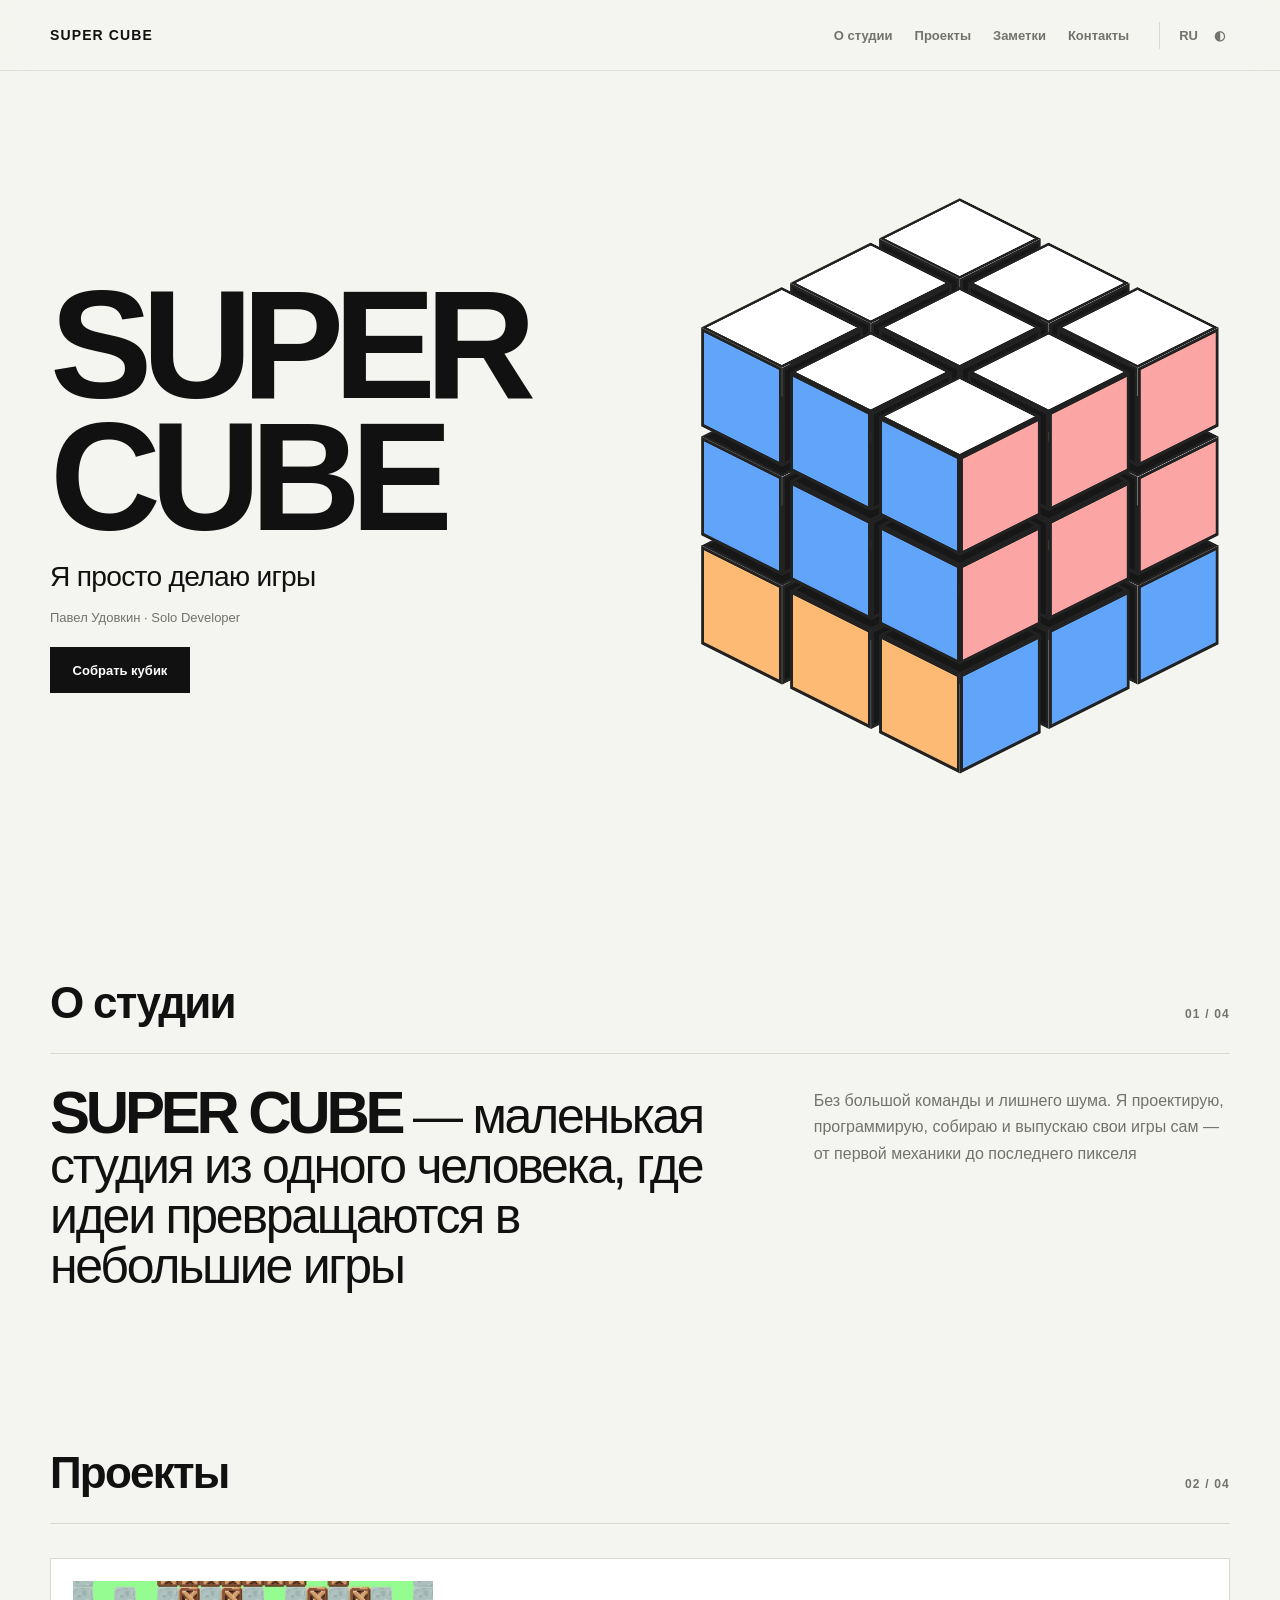
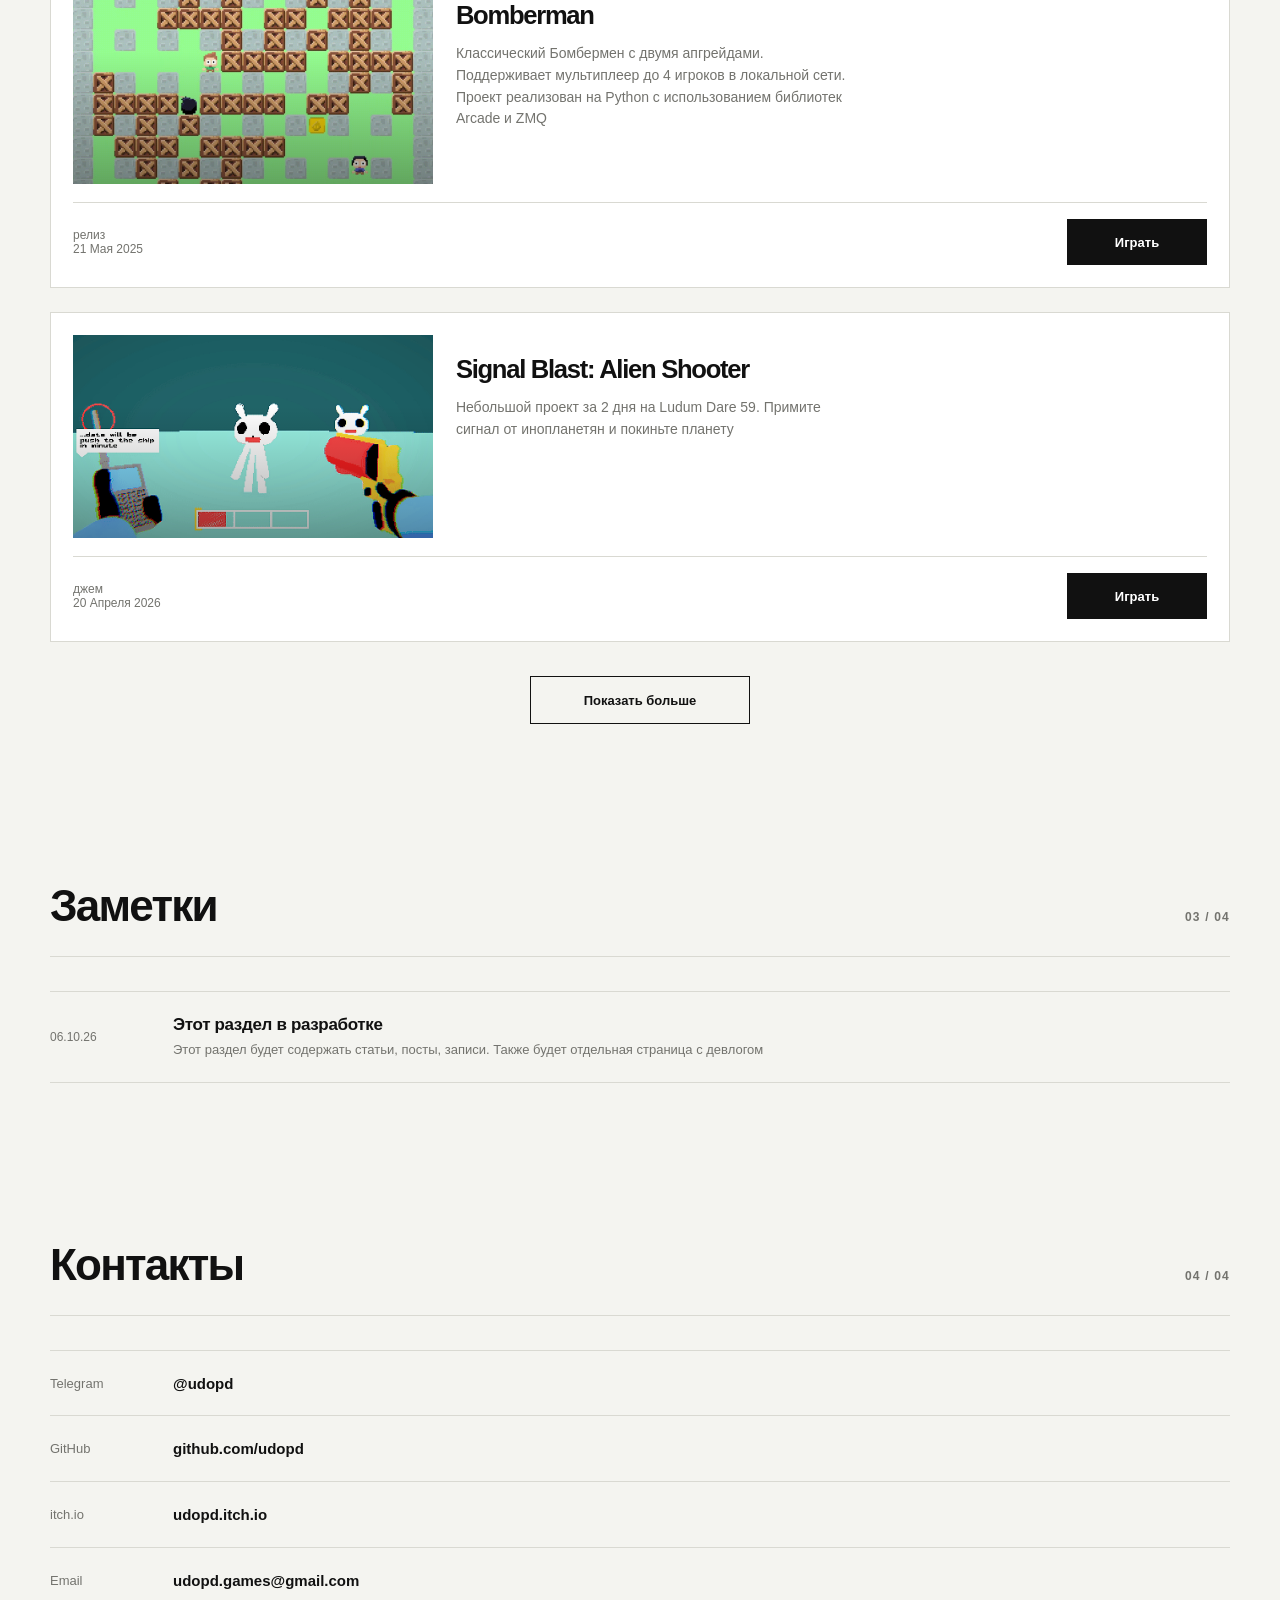
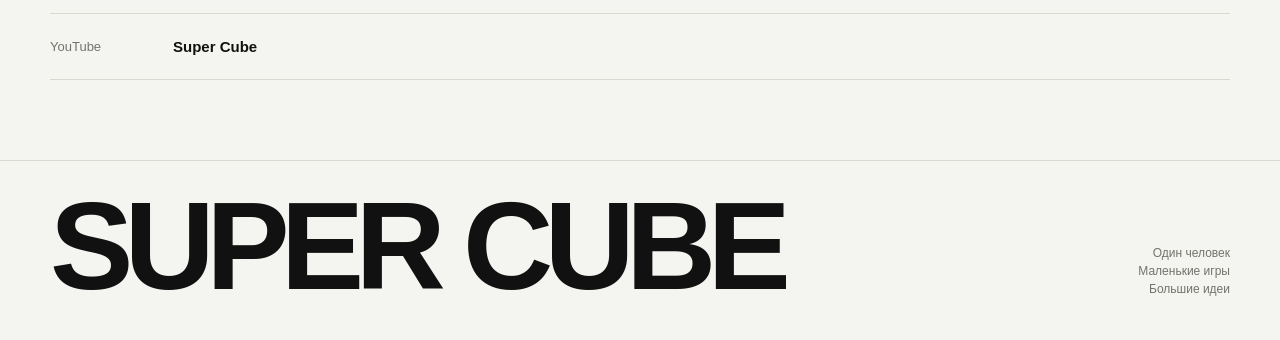
==== commit 76cbda4d: "Update index.html" ====
--- a/public/index.html
+++ b/public/index.html
@@ -18,7 +18,7 @@
         <nav class="nav" aria-label="Основная навигация">
           <a class="nav-link" href="#about" data-i18n="navAbout">О студии</a>
           <a class="nav-link" href="#projects" data-i18n="navProjects">Проекты</a>
-          <a class="nav-link" href="#devlogs" data-i18n="navDevlogs">Заметки</a>
+          <a class="nav-link" href="https://super-cube-cd87f.web.app" data-i18n="navDevlogs">Заметки</a>
           <a class="nav-link" href="#contact" data-i18n="navContact">Контакты</a>
           <div class="controls" aria-label="Настройки">
             <button class="control language-toggle" type="button" id="languageToggle" aria-label="Переключить язык">RU</button>
